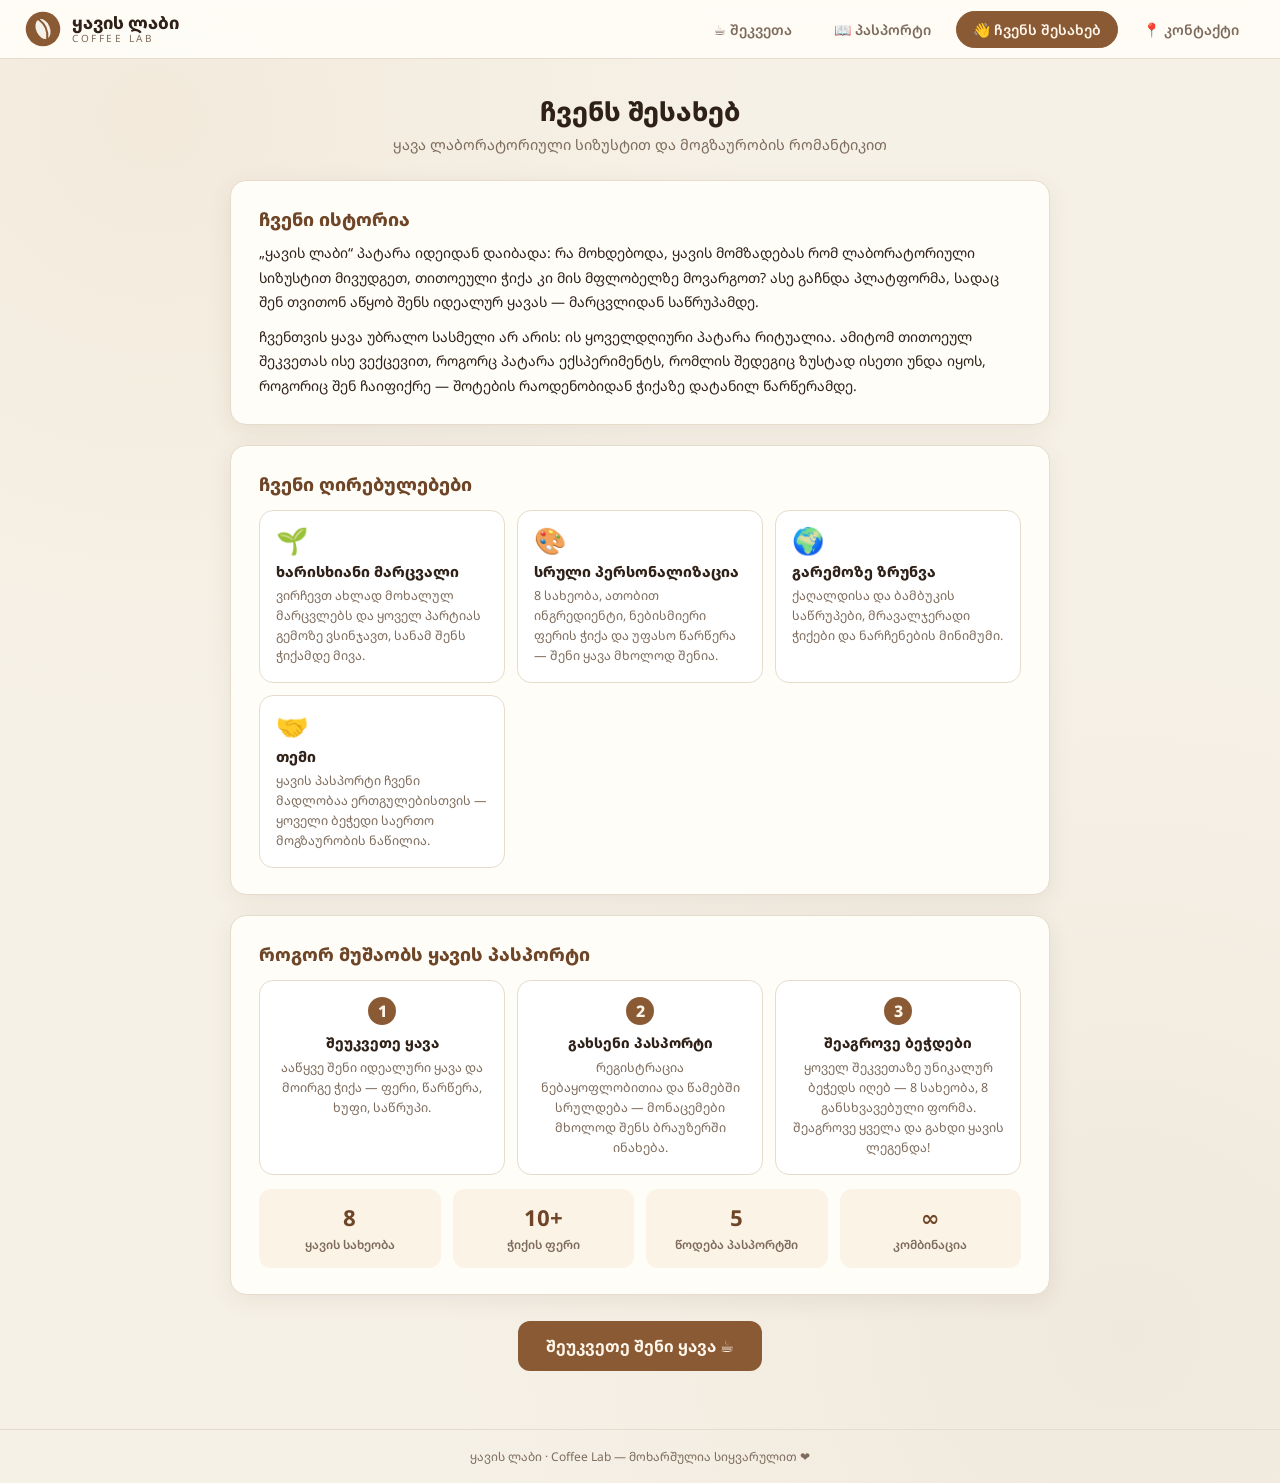
==== about.html @ 173186ed "Initial commit." ====
<!DOCTYPE html>
<html lang="ka">
<head>
<meta charset="UTF-8">
<meta name="viewport" content="width=device-width, initial-scale=1.0">
<title>ჩვენს შესახებ — ყავის ლაბი</title>
<link rel="icon" href="data:image/svg+xml,<svg xmlns='http://www.w3.org/2000/svg' viewBox='0 0 100 100'><text y='.9em' font-size='90'>☕</text></svg>">
<link rel="preconnect" href="https://fonts.googleapis.com">
<link rel="preconnect" href="https://fonts.gstatic.com" crossorigin>
<link href="https://fonts.googleapis.com/css2?family=Noto+Sans+Georgian:wght@400;600;700;800&display=swap" rel="stylesheet">
<link rel="stylesheet" href="styles.css">
</head>
<body>

<header class="topbar">
  <a class="brand" href="index.html">
    <svg viewBox="0 0 44 44" width="38" height="38" aria-hidden="true">
      <circle cx="22" cy="22" r="20" fill="#8a5a34"/>
      <g transform="rotate(-24 22 22)">
        <ellipse cx="22" cy="22" rx="8" ry="12" fill="#f6f1e7"/>
        <path d="M22 10 q7 12 0 24" fill="none" stroke="#8a5a34" stroke-width="2.4" stroke-linecap="round"/>
      </g>
    </svg>
    <span class="brand-text"><strong>ყავის ლაბი</strong><small>COFFEE LAB</small></span>
  </a>
  <nav class="topnav">
    <a class="nav-btn" href="index.html">☕ შეკვეთა</a>
    <a class="nav-btn" href="passport.html">📖 პასპორტი <span class="badge hidden" id="stampBadge"></span></a>
    <a class="nav-btn active" href="about.html">👋 ჩვენს შესახებ</a>
    <a class="nav-btn" href="contact.html">📍 კონტაქტი</a>
  </nav>
  <div class="user-chip hidden" id="userChip"></div>
</header>

<main class="page-narrow">
  <div class="page-hero">
    <h1>ჩვენს შესახებ</h1>
    <p>ყავა ლაბორატორიული სიზუსტით და მოგზაურობის რომანტიკით</p>
  </div>

  <section class="page-section">
    <h2>ჩვენი ისტორია</h2>
    <p>„ყავის ლაბი“ პატარა იდეიდან დაიბადა: რა მოხდებოდა, ყავის მომზადებას რომ ლაბორატორიული სიზუსტით მივუდგეთ, თითოეული ჭიქა კი მის მფლობელზე მოვარგოთ? ასე გაჩნდა პლატფორმა, სადაც შენ თვითონ აწყობ შენს იდეალურ ყავას — მარცვლიდან საწრუპამდე.</p>
    <p>ჩვენთვის ყავა უბრალო სასმელი არ არის: ის ყოველდღიური პატარა რიტუალია. ამიტომ თითოეულ შეკვეთას ისე ვექცევით, როგორც პატარა ექსპერიმენტს, რომლის შედეგიც ზუსტად ისეთი უნდა იყოს, როგორიც შენ ჩაიფიქრე — შოტების რაოდენობიდან ჭიქაზე დატანილ წარწერამდე.</p>
  </section>

  <section class="page-section">
    <h2>ჩვენი ღირებულებები</h2>
    <div class="values-grid">
      <div class="value-card">
        <div class="vc-emoji">🌱</div>
        <h3>ხარისხიანი მარცვალი</h3>
        <p>ვირჩევთ ახლად მოხალულ მარცვლებს და ყოველ პარტიას გემოზე ვსინჯავთ, სანამ შენს ჭიქამდე მივა.</p>
      </div>
      <div class="value-card">
        <div class="vc-emoji">🎨</div>
        <h3>სრული პერსონალიზაცია</h3>
        <p>8 სახეობა, ათობით ინგრედიენტი, ნებისმიერი ფერის ჭიქა და უფასო წარწერა — შენი ყავა მხოლოდ შენია.</p>
      </div>
      <div class="value-card">
        <div class="vc-emoji">🌍</div>
        <h3>გარემოზე ზრუნვა</h3>
        <p>ქაღალდისა და ბამბუკის საწრუპები, მრავალჯერადი ჭიქები და ნარჩენების მინიმუმი.</p>
      </div>
      <div class="value-card">
        <div class="vc-emoji">🤝</div>
        <h3>თემი</h3>
        <p>ყავის პასპორტი ჩვენი მადლობაა ერთგულებისთვის — ყოველი ბეჭედი საერთო მოგზაურობის ნაწილია.</p>
      </div>
    </div>
  </section>

  <section class="page-section">
    <h2>როგორ მუშაობს ყავის პასპორტი</h2>
    <div class="how-steps">
      <div class="how-step">
        <span class="hs-num">1</span>
        <h3>შეუკვეთე ყავა</h3>
        <p>ააწყვე შენი იდეალური ყავა და მოირგე ჭიქა — ფერი, წარწერა, ხუფი, საწრუპი.</p>
      </div>
      <div class="how-step">
        <span class="hs-num">2</span>
        <h3>გახსენი პასპორტი</h3>
        <p>რეგისტრაცია ნებაყოფლობითია და წამებში სრულდება — მონაცემები მხოლოდ შენს ბრაუზერში ინახება.</p>
      </div>
      <div class="how-step">
        <span class="hs-num">3</span>
        <h3>შეაგროვე ბეჭდები</h3>
        <p>ყოველ შეკვეთაზე უნიკალურ ბეჭედს იღებ — 8 სახეობა, 8 განსხვავებული ფორმა. შეაგროვე ყველა და გახდი ყავის ლეგენდა!</p>
      </div>
    </div>
    <div class="stat-row">
      <div><b>8</b><span>ყავის სახეობა</span></div>
      <div><b>10+</b><span>ჭიქის ფერი</span></div>
      <div><b>5</b><span>წოდება პასპორტში</span></div>
      <div><b>∞</b><span>კომბინაცია</span></div>
    </div>
  </section>

  <div class="page-cta">
    <a class="btn primary big" href="index.html">შეუკვეთე შენი ყავა ☕</a>
  </div>
</main>

<footer class="footer">
  <span>ყავის ლაბი · Coffee Lab — მოხარშულია სიყვარულით ❤</span>
</footer>

<script src="shared.js"></script>
</body>
</html>
---- styles.css ----
/* ================= ცვლადები და საბაზო ================= */
:root{
  --bg:#f6f1e7;
  --card:#fffdf8;
  --ink:#2f2118;
  --muted:#7d6b5c;
  --accent:#8a5a34;
  --accent-dark:#6e4526;
  --accent-2:#c98d4b;
  --line:#e7dccb;
  --good:#3f7d4e;
  --gold:#d4af37;
  --paper:#f7f0dd;
  --shadow:0 6px 24px rgba(74,47,29,.08);
  --radius:16px;
}
*{box-sizing:border-box;margin:0;padding:0}
html{scroll-behavior:smooth}
body{
  font-family:'Noto Sans Georgian','Sylfaen',system-ui,sans-serif;
  background:
    radial-gradient(circle at 12% 8%, rgba(201,141,75,.07), transparent 34%),
    radial-gradient(circle at 88% 90%, rgba(138,90,52,.06), transparent 40%),
    var(--bg);
  color:var(--ink);
  min-height:100vh;
  display:flex;flex-direction:column;
}
button{font-family:inherit;cursor:pointer}
input,output,textarea,select{font-family:inherit}
button:focus-visible,a:focus-visible,[tabindex]:focus-visible,input:focus-visible,textarea:focus-visible{
  outline:2.5px solid var(--accent-2);outline-offset:2px;
}
.modal:focus{outline:none}
.hidden{display:none !important}
main{flex:1;width:100%;max-width:1180px;margin:0 auto;padding:24px 20px 48px}

/* ================= ზედა ზოლი ================= */
.topbar{
  position:sticky;top:0;z-index:50;
  display:flex;align-items:center;gap:20px;
  padding:10px 24px;
  background:rgba(255,253,248,.92);
  backdrop-filter:blur(8px);
  border-bottom:1px solid var(--line);
}
.brand{display:flex;align-items:center;gap:10px;background:none;border:none;color:var(--ink)}
.brand-text{display:flex;flex-direction:column;text-align:left;line-height:1.15}
.brand-text strong{font-size:17px;font-weight:800}
.brand-text small{font-size:10px;letter-spacing:2.5px;color:var(--muted)}
.topnav{display:flex;gap:8px;margin-left:auto;flex-wrap:wrap;justify-content:flex-end}
.nav-btn{
  border:1px solid transparent;background:none;border-radius:99px;
  padding:8px 16px;font-size:14px;font-weight:600;color:var(--muted);
  display:flex;align-items:center;gap:6px;
}
.nav-btn:hover{background:#f1e8d8}
.nav-btn.active{background:var(--accent);color:#fff7ec;border-color:var(--accent)}
.badge{
  background:var(--gold);color:#4a3410;border-radius:99px;
  font-size:11px;font-weight:800;padding:1px 7px;min-width:20px;text-align:center;
}
.user-chip{
  display:flex;align-items:center;gap:8px;font-size:13.5px;font-weight:600;
  background:#f1e8d8;border-radius:99px;padding:4px 14px 4px 4px;cursor:pointer;
}
.user-chip .uc-name{max-width:150px;overflow:hidden;text-overflow:ellipsis;white-space:nowrap}
.avatar{
  width:30px;height:30px;border-radius:50%;background:var(--accent);
  color:#fff7ec;display:flex;align-items:center;justify-content:center;
  font-size:12.5px;font-weight:800;
}

/* ================= ნაბიჯები ================= */
.steps{
  display:flex;gap:6px;list-style:none;margin:4px 0 22px;
  counter-reset:step;
}
.steps li{
  flex:1;display:flex;align-items:center;justify-content:center;gap:9px;
  padding:11px 8px;border-radius:12px;
  background:var(--card);border:1px solid var(--line);
  color:var(--muted);font-size:14px;font-weight:600;
  cursor:pointer;transition:.18s;
}
.steps li .num{
  width:24px;height:24px;border-radius:50%;
  background:#efe5d2;display:flex;align-items:center;justify-content:center;
  font-size:12.5px;font-weight:800;
}
.steps li.active{border-color:var(--accent);color:var(--accent-dark);background:#fff}
.steps li.active .num{background:var(--accent);color:#fff7ec}
.steps li.done{color:var(--good)}
.steps li.done .num{background:var(--good);color:#fff}

/* ================= ვიზარდის განლაგება ================= */
.wizard{display:grid;grid-template-columns:1fr 320px;gap:22px;align-items:start}
.panels{min-width:0}
.panel{
  background:var(--card);border:1px solid var(--line);border-radius:var(--radius);
  box-shadow:var(--shadow);padding:26px 28px 22px;
}
.panel h2{font-size:21px;font-weight:800;margin-bottom:16px}
.opt-title{font-size:14px;font-weight:700;margin:20px 0 10px;color:var(--accent-dark)}
.opt-title:first-of-type{margin-top:8px}
.hint{font-size:12px;color:var(--muted);font-weight:500}
.opt-row{display:flex;flex-wrap:wrap;gap:8px 26px}
.opt-col{flex:1;min-width:170px}

/* ყავის ბარათები */
.coffee-grid{display:grid;grid-template-columns:repeat(auto-fill,minmax(158px,1fr));gap:10px}
.coffee-card{
  display:flex;flex-direction:column;align-items:flex-start;gap:4px;
  border:1.5px solid var(--line);border-radius:14px;background:#fff;
  padding:12px 13px;text-align:left;transition:.15s;
}
.coffee-card:hover{border-color:var(--accent-2);transform:translateY(-1px)}
.coffee-card.selected{border-color:var(--accent);background:#fbf3e6;box-shadow:0 0 0 3px rgba(138,90,52,.13)}
.cc-name{font-size:14.5px;font-weight:800}
.cc-desc{font-size:11.5px;color:var(--muted);line-height:1.45;min-height:33px}
.cc-price{font-size:13px;font-weight:800;color:var(--accent)}

/* ჩიპები */
.chip-group{display:flex;flex-wrap:wrap;gap:8px}
.chip{
  display:flex;align-items:center;gap:7px;
  border:1.5px solid var(--line);border-radius:99px;background:#fff;
  padding:8px 15px;font-size:13.5px;font-weight:600;color:var(--ink);
  transition:.15s;
}
.chip:hover{border-color:var(--accent-2)}
.chip.selected{background:var(--accent);border-color:var(--accent);color:#fff7ec}
.chip .chip-sub{font-size:11px;color:var(--muted);font-weight:500}
.chip.selected .chip-sub{color:#f9ead6}
.chip .chip-price{font-size:11.5px;font-weight:700;color:var(--accent)}
.chip.selected .chip-price{color:#ffe9c9}

/* შაქრის სლაიდერი */
.sugar-row{display:flex;align-items:center;gap:16px;max-width:420px}
.sugar-row input[type=range]{flex:1;accent-color:var(--accent);height:22px}
.sugar-row output{font-size:14px;font-weight:700;color:var(--accent-dark);min-width:110px}

/* ფერის არჩევა */
.swatch-row{display:flex;align-items:center;flex-wrap:wrap;gap:14px}
.swatches{display:flex;flex-wrap:wrap;gap:9px}
.swatch{
  width:38px;height:38px;border-radius:50%;border:2px solid rgba(0,0,0,.12);
  transition:.15s;position:relative;
}
.swatch:hover{transform:scale(1.1)}
.swatch.selected{box-shadow:0 0 0 3px var(--card),0 0 0 6px var(--accent)}
.custom-color{
  display:flex;align-items:center;gap:8px;font-size:13px;font-weight:600;color:var(--muted);
  cursor:pointer;
}
.custom-color input[type=color]{
  width:38px;height:38px;border:none;border-radius:50%;overflow:hidden;
  background:none;cursor:pointer;padding:0;
}
.custom-color input[type=color]::-webkit-color-swatch-wrapper{padding:0}
.custom-color input[type=color]::-webkit-color-swatch{border-radius:50%;border:2px dashed rgba(0,0,0,.25)}

/* ტექსტის ველი */
.text-input{
  width:100%;max-width:420px;
  border:1.5px solid var(--line);border-radius:12px;background:#fff;
  padding:11px 14px;font-size:15px;color:var(--ink);outline:none;transition:.15s;
}
.text-input:focus{border-color:var(--accent);box-shadow:0 0 0 3px rgba(138,90,52,.12)}
#cupTextCount{margin-top:6px}

/* პანელის ნავიგაცია */
.panel-nav{display:flex;justify-content:space-between;align-items:center;margin-top:26px;gap:12px}
.btn{
  border:none;border-radius:12px;padding:12px 22px;
  font-size:14.5px;font-weight:700;transition:.15s;
}
a.btn{display:inline-flex;align-items:center;justify-content:center;text-decoration:none;text-align:center}
.btn.primary{background:var(--accent);color:#fff7ec}
.btn.primary:hover{background:var(--accent-dark)}
.btn.primary.big{font-size:16px;padding:14px 28px}
.btn.ghost{background:none;border:1.5px solid var(--line);color:var(--muted)}
.btn.ghost:hover{border-color:var(--accent-2);color:var(--accent-dark)}
.btn.gold{background:var(--gold);color:#4a3410}
.btn.gold:hover{filter:brightness(1.06)}

/* ================= გვერდითი პანელი ================= */
.sidebar{position:sticky;top:76px;display:flex;flex-direction:column;gap:16px}
.preview-card,.price-card{
  background:var(--card);border:1px solid var(--line);border-radius:var(--radius);
  box-shadow:var(--shadow);padding:18px 20px;
}
.preview-card h3,.price-card h3{font-size:14px;font-weight:800;color:var(--accent-dark);margin-bottom:8px}
#cupSvg{width:100%;max-width:230px;display:block;margin:0 auto}
#cupText{font-family:'Noto Sans Georgian','Sylfaen',system-ui,sans-serif}

.steam{fill:none;stroke:#b9a893;stroke-width:4;stroke-linecap:round;opacity:.5;animation:steam 2.6s ease-in-out infinite}
.steam.s2{animation-delay:.5s}
.steam.s3{animation-delay:1s}
@keyframes steam{
  0%,100%{opacity:.12;transform:translateY(2px)}
  50%{opacity:.55;transform:translateY(-3px)}
}

#priceLines{display:flex;flex-direction:column;gap:6px;margin-bottom:10px}
.price-line{display:flex;justify-content:space-between;gap:10px;font-size:13px;color:var(--muted)}
.price-line b{color:var(--ink);font-weight:700;white-space:nowrap}
.price-total{
  display:flex;justify-content:space-between;align-items:center;
  border-top:1.5px dashed var(--line);padding-top:10px;font-size:15px;font-weight:700;
}
.price-total b{font-size:20px;color:var(--accent-dark)}

/* ================= შეჯამება ================= */
.sum-section{margin-bottom:18px}
.sum-section h3{font-size:14px;font-weight:800;color:var(--accent-dark);margin-bottom:8px}
.sum-table{width:100%;border-collapse:collapse;font-size:13.5px}
.sum-table td{padding:7px 4px;border-bottom:1px solid #f0e8d8;vertical-align:top}
.sum-table td:first-child{color:var(--muted);width:38%}
.sum-table td:last-child{font-weight:600}
.color-dot{
  display:inline-block;width:15px;height:15px;border-radius:50%;
  border:1.5px solid rgba(0,0,0,.15);vertical-align:-2px;margin-right:6px;
}
.sum-price{
  background:#fbf3e6;border-radius:12px;padding:14px 16px;margin-top:6px;
}
.sum-price .price-line{font-size:13.5px;padding:2px 0}
.sum-price .price-total{border-top-color:#e2d3ba;margin-top:6px}

/* ================= მოდალი ================= */
.modal-backdrop{
  position:fixed;inset:0;z-index:100;
  background:rgba(47,33,24,.45);backdrop-filter:blur(3px);
  display:flex;align-items:center;justify-content:center;padding:20px;
}
.modal{
  background:var(--card);border-radius:20px;box-shadow:0 24px 64px rgba(0,0,0,.25);
  max-width:520px;width:100%;max-height:92vh;overflow-y:auto;
  padding:30px 32px;animation:modalIn .25s ease;
}
@keyframes modalIn{from{transform:translateY(14px) scale(.97);opacity:0}to{transform:none;opacity:1}}
.modal h2{font-size:20px;font-weight:800;margin-bottom:4px}
.modal .order-no{font-size:13px;color:var(--muted);margin-bottom:14px}
.success-icon{
  width:54px;height:54px;border-radius:50%;background:#e5f2e8;color:var(--good);
  display:flex;align-items:center;justify-content:center;font-size:26px;margin-bottom:12px;
}
.modal-stamp{display:flex;justify-content:center;margin:14px 0}
.modal-stamp .stamp-in{animation:stampIn .55s cubic-bezier(.2,1.4,.4,1)}
@keyframes stampIn{
  0%{transform:scale(2.4) rotate(-18deg);opacity:0}
  55%{transform:scale(.93) rotate(2deg);opacity:1}
  100%{transform:scale(1) rotate(0)}
}
.stamp-ghost{filter:grayscale(1);opacity:.45}
.modal .divider{border:none;border-top:1.5px dashed var(--line);margin:18px 0}
.modal .form-row{display:flex;flex-direction:column;gap:5px;margin-bottom:12px}
.modal .form-row label{font-size:12.5px;font-weight:700;color:var(--accent-dark)}
.btn-row{display:flex;gap:10px;flex-wrap:wrap;margin-top:16px}
.btn-row .btn{flex:1;min-width:140px}
.privacy-note{font-size:11.5px;color:var(--muted);margin-top:10px;line-height:1.5}

/* ================= პასპორტი ================= */
.pp-wrap{max-width:1020px;margin:0 auto}
.pp-hero{text-align:center;margin-bottom:22px}
.pp-hero h1{font-size:26px;font-weight:800}
.pp-hero p{color:var(--muted);font-size:14px;margin-top:4px}

/* დახურული ყდა (არარეგისტრირებულთათვის) */
.pp-teaser{display:grid;grid-template-columns:300px 1fr;gap:34px;align-items:center;justify-content:center}
.pp-cover{
  width:300px;height:410px;border-radius:14px 20px 20px 14px;position:relative;
  background:
    radial-gradient(circle at 30% 20%, rgba(255,255,255,.07), transparent 55%),
    linear-gradient(145deg,#24452f,#173021);
  box-shadow:0 18px 44px rgba(23,48,33,.4), inset 0 0 0 2px rgba(212,175,55,.5), inset 0 0 0 10px transparent;
  display:flex;flex-direction:column;align-items:center;justify-content:center;gap:18px;
  color:var(--gold);
}
.pp-cover::before{
  content:'';position:absolute;inset:12px;border:1.5px solid rgba(212,175,55,.55);border-radius:10px;
}
.pp-cover .pp-title{font-size:21px;font-weight:800;letter-spacing:1px;text-align:center}
.pp-cover .pp-sub{font-size:10.5px;letter-spacing:3px;opacity:.8}
.pp-reg-card{
  background:var(--card);border:1px solid var(--line);border-radius:var(--radius);
  box-shadow:var(--shadow);padding:28px 30px;max-width:440px;
}
.pp-reg-card h2{font-size:19px;font-weight:800;margin-bottom:8px}
.pp-reg-card p{font-size:13.5px;color:var(--muted);line-height:1.6;margin-bottom:14px}
.pp-reg-card .form-row{display:flex;flex-direction:column;gap:5px;margin-bottom:12px}
.pp-reg-card label{font-size:12.5px;font-weight:700;color:var(--accent-dark)}
.guest-note{
  background:#fbf3e6;border:1px solid #ecd9b8;border-radius:10px;
  padding:10px 13px;font-size:12.5px;color:var(--accent-dark);margin-bottom:14px;
}

/* გახსნილი პასპორტი */
.pp-book{
  display:grid;grid-template-columns:1fr 1.25fr;border-radius:18px;overflow:hidden;
  box-shadow:0 20px 54px rgba(74,47,29,.18);
  border:1px solid #d9cbb0;
}
.pp-page{
  background:
    repeating-linear-gradient(0deg, transparent 0 26px, rgba(138,90,52,.035) 26px 27px),
    radial-gradient(circle at 50% 0%, rgba(212,175,55,.05), transparent 60%),
    var(--paper);
  padding:28px 30px;min-height:520px;
}
.pp-left{border-right:2px solid #d9cbb0;box-shadow:inset -18px 0 24px -18px rgba(74,47,29,.28)}
.pp-right{box-shadow:inset 18px 0 24px -18px rgba(74,47,29,.28)}
.pp-header{display:flex;align-items:center;gap:12px;margin-bottom:20px}
.pp-header .pp-h-title{font-size:16px;font-weight:800;color:var(--accent-dark);line-height:1.25}
.pp-header .pp-h-title small{display:block;font-size:9.5px;letter-spacing:2.5px;color:var(--muted);font-weight:600}
.pp-photo{
  width:86px;height:86px;border-radius:12px;background:var(--accent);
  color:#fff7ec;font-size:30px;font-weight:800;
  display:flex;align-items:center;justify-content:center;
  border:3px solid #e2d3ba;margin-bottom:16px;
}
.pp-fields{display:grid;grid-template-columns:auto 1fr;gap:7px 16px;font-size:13.5px;margin-bottom:18px}
.pp-fields dt{color:var(--muted);font-size:12px;font-weight:600;padding-top:1px}
.pp-fields dd{font-weight:700}
.pp-stats{display:flex;gap:10px;margin-bottom:18px}
.pp-stats div{
  flex:1;background:#fff;border:1px solid #e7dbc2;border-radius:12px;
  padding:10px 8px;text-align:center;
}
.pp-stats b{display:block;font-size:19px;color:var(--accent-dark)}
.pp-stats span{font-size:11px;color:var(--muted);font-weight:600}
.pp-rankbar{margin-bottom:18px}
.pp-rankbar .rb-lbl{display:flex;justify-content:space-between;font-size:11.5px;color:var(--muted);font-weight:600;margin-bottom:5px}
.pp-rankbar .rb-track{height:8px;border-radius:99px;background:#e9decb;overflow:hidden}
.pp-rankbar .rb-fill{height:100%;border-radius:99px;background:linear-gradient(90deg,var(--accent-2),var(--accent))}
.pp-collection h4{font-size:12.5px;font-weight:800;color:var(--accent-dark);margin-bottom:9px}
.coll-grid{display:grid;grid-template-columns:repeat(4,1fr);gap:7px}
.coll-item{
  display:flex;flex-direction:column;align-items:center;gap:3px;
  background:#fff;border:1px solid #e7dbc2;border-radius:10px;padding:8px 3px 6px;
}
.coll-item span{font-size:9.5px;font-weight:600;color:var(--muted);text-align:center}
.coll-item.locked{opacity:.38;filter:grayscale(1)}
.coll-item.tried{border-color:var(--gold);box-shadow:0 0 0 2px rgba(212,175,55,.25)}

.pp-right h3{font-size:15px;font-weight:800;color:var(--accent-dark);margin-bottom:4px}
.pp-right .pp-r-sub{font-size:12px;color:var(--muted);margin-bottom:16px}
.stamps-grid{display:flex;flex-wrap:wrap;gap:14px;align-content:flex-start}
.stamps-grid svg.stamp{mix-blend-mode:multiply}
.pp-empty{
  text-align:center;color:var(--muted);font-size:14px;padding:60px 20px;line-height:1.7;
}
.pp-actions{display:flex;justify-content:center;gap:12px;margin-top:22px;flex-wrap:wrap}

/* ================= ტოსტი და ფუტერი ================= */
.toast{
  position:fixed;left:50%;bottom:26px;transform:translateX(-50%) translateY(14px);
  background:var(--ink);color:#fff7ec;font-size:13.5px;font-weight:600;
  padding:11px 20px;border-radius:99px;opacity:0;pointer-events:none;
  transition:.25s;z-index:200;max-width:90vw;
}
.toast.show{opacity:1;transform:translateX(-50%)}
.footer{
  text-align:center;color:var(--muted);font-size:12px;
  padding:18px;border-top:1px solid var(--line);
}

/* ================= შიდა გვერდები: შესახებ / კონტაქტი ================= */
a.brand{text-decoration:none;color:inherit}
a.nav-btn{text-decoration:none}
.page-narrow{max-width:860px;margin:0 auto}
.page-hero{text-align:center;margin:10px 0 26px}
.page-hero h1{font-size:26px;font-weight:800}
.page-hero p{color:var(--muted);font-size:14.5px;margin-top:6px}
.page-section{
  background:var(--card);border:1px solid var(--line);border-radius:var(--radius);
  box-shadow:var(--shadow);padding:26px 28px;margin-bottom:20px;
}
.page-section h2{font-size:18px;font-weight:800;color:var(--accent-dark);margin-bottom:10px}
.page-section p{font-size:14px;line-height:1.75}
.page-section p + p{margin-top:10px}
.values-grid{display:grid;grid-template-columns:repeat(auto-fit,minmax(200px,1fr));gap:12px;margin-top:14px}
.value-card{background:#fff;border:1px solid var(--line);border-radius:14px;padding:16px}
.value-card .vc-emoji{font-size:26px;line-height:1}
.value-card h3{font-size:14.5px;font-weight:800;margin:9px 0 5px}
.value-card p{font-size:12.5px;color:var(--muted);line-height:1.6}
.stat-row{display:flex;gap:12px;flex-wrap:wrap;margin-top:14px}
.stat-row div{flex:1;min-width:120px;background:#fbf3e6;border-radius:12px;padding:14px;text-align:center}
.stat-row b{display:block;font-size:22px;color:var(--accent-dark)}
.stat-row span{font-size:12px;color:var(--muted);font-weight:600}
.how-steps{display:grid;grid-template-columns:repeat(auto-fit,minmax(210px,1fr));gap:12px;margin-top:14px}
.how-step{background:#fff;border:1px solid var(--line);border-radius:14px;padding:16px;text-align:center}
.how-step .hs-num{
  width:28px;height:28px;border-radius:50%;background:var(--accent);color:#fff7ec;
  font-weight:800;display:inline-flex;align-items:center;justify-content:center;margin-bottom:8px;
}
.how-step h3{font-size:14px;font-weight:800;margin-bottom:6px}
.how-step p{font-size:12.5px;color:var(--muted);line-height:1.6}
.page-cta{text-align:center;margin:26px 0 10px}
.page-cta .btn{display:inline-block;text-decoration:none}
.contact-grid{display:grid;grid-template-columns:1fr 1.2fr;gap:20px;align-items:start}
.info-list{list-style:none;display:flex;flex-direction:column;gap:15px;font-size:14px}
.info-list li{display:flex;gap:12px;align-items:flex-start}
.info-list .il-icon{font-size:20px;line-height:1.3}
.info-list b{display:block;font-size:13px;color:var(--accent-dark);margin-bottom:2px}
.info-list span{color:var(--muted);font-size:13px;line-height:1.6}
.hours-table{width:100%;border-collapse:collapse;font-size:13.5px;margin-top:6px}
.hours-table td{padding:7px 4px;border-bottom:1px solid #f0e8d8}
.hours-table tr:last-child td{border-bottom:none}
.hours-table td:last-child{text-align:right;font-weight:700;white-space:nowrap}
.contact-form .form-row{display:flex;flex-direction:column;gap:5px;margin-bottom:12px}
.contact-form label{font-size:12.5px;font-weight:700;color:var(--accent-dark)}
textarea.text-input{resize:vertical;min-height:110px}
.social-row{display:flex;gap:10px;flex-wrap:wrap;margin-top:16px}
.social-row a,.social-row span{
  display:flex;align-items:center;gap:7px;
  border:1.5px solid var(--line);border-radius:99px;padding:8px 15px;
  font-size:13px;font-weight:700;color:var(--accent-dark);text-decoration:none;transition:.15s;
}
.social-row a:hover{border-color:var(--accent-2);background:#fbf3e6}
.social-row span{color:var(--muted)}
@media (max-width:760px){
  .contact-grid{grid-template-columns:1fr}
}

/* ================= ადაპტიური ================= */
@media (max-width:920px){
  .wizard{grid-template-columns:1fr}
  .sidebar{position:static;flex-direction:row;flex-wrap:wrap}
  .preview-card,.price-card{flex:1;min-width:260px}
  .pp-teaser{grid-template-columns:1fr;justify-items:center}
  .pp-book{grid-template-columns:1fr}
  .pp-left{border-right:none;border-bottom:2px solid #d9cbb0;box-shadow:none;min-height:auto}
  .pp-right{box-shadow:none}
}
@media (max-width:560px){
  .topbar{padding:8px 12px;gap:8px}
  .brand-text small{display:none}
  .user-chip .uc-name{max-width:80px}
  /* ვიწრო ეკრანზე მენიუ ერთი გადასრიალებადი რიგია — თავსართი დაბალი რჩება */
  .topnav{gap:4px;flex-wrap:nowrap;overflow-x:auto;justify-content:flex-start;
    scrollbar-width:none;-ms-overflow-style:none}
  .topnav::-webkit-scrollbar{display:none}
  .nav-btn{padding:7px 10px;font-size:12.5px;white-space:nowrap;flex:0 0 auto}
  main{padding:16px 12px 40px}
  .panel{padding:20px 16px}
  .steps li .lbl{display:none}
  .modal{padding:22px 18px}
}
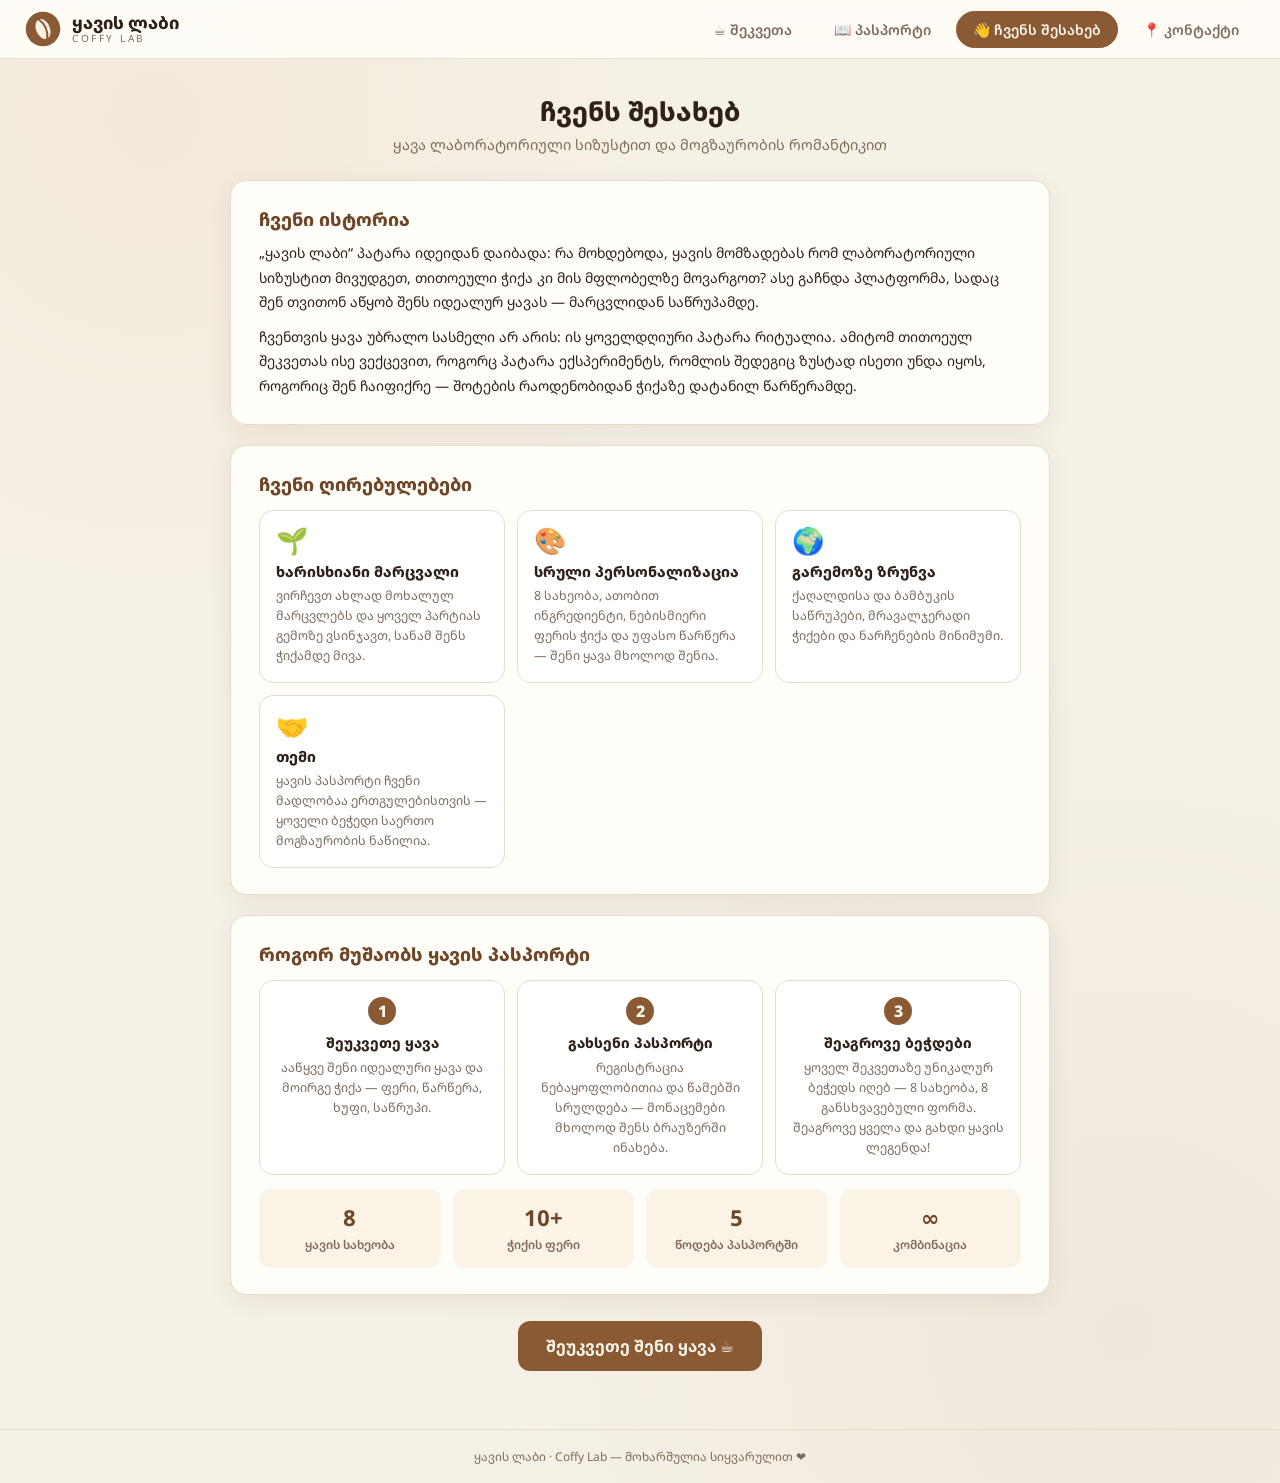
==== commit a18cefa4: "Restructure assets, extract logo.svg, rebrand to Coffy Lab, add specification - Move styles.css into" ====
--- a/about.html
+++ b/about.html
@@ -8,20 +8,14 @@
 <link rel="preconnect" href="https://fonts.googleapis.com">
 <link rel="preconnect" href="https://fonts.gstatic.com" crossorigin>
 <link href="https://fonts.googleapis.com/css2?family=Noto+Sans+Georgian:wght@400;600;700;800&display=swap" rel="stylesheet">
-<link rel="stylesheet" href="styles.css">
+<link rel="stylesheet" href="styles/styles.css">
 </head>
 <body>
 
 <header class="topbar">
   <a class="brand" href="index.html">
-    <svg viewBox="0 0 44 44" width="38" height="38" aria-hidden="true">
-      <circle cx="22" cy="22" r="20" fill="#8a5a34"/>
-      <g transform="rotate(-24 22 22)">
-        <ellipse cx="22" cy="22" rx="8" ry="12" fill="#f6f1e7"/>
-        <path d="M22 10 q7 12 0 24" fill="none" stroke="#8a5a34" stroke-width="2.4" stroke-linecap="round"/>
-      </g>
-    </svg>
-    <span class="brand-text"><strong>ყავის ლაბი</strong><small>COFFEE LAB</small></span>
+    <img src="logo.svg" alt="" width="38" height="38">
+    <span class="brand-text"><strong>ყავის ლაბი</strong><small>COFFY LAB</small></span>
   </a>
   <nav class="topnav">
     <a class="nav-btn" href="index.html">☕ შეკვეთა</a>
@@ -103,9 +97,9 @@
 </main>
 
 <footer class="footer">
-  <span>ყავის ლაბი · Coffee Lab — მოხარშულია სიყვარულით ❤</span>
+  <span>ყავის ლაბი · Coffy Lab — მოხარშულია სიყვარულით ❤</span>
 </footer>
 
-<script src="shared.js"></script>
+<script src="js/shared.js"></script>
 </body>
 </html>
--- a/styles/styles.css
+++ b/styles/styles.css
@@ -0,0 +1,450 @@
+/* ================= ცვლადები და საბაზო ================= */
+:root{
+  --bg:#f6f1e7;
+  --card:#fffdf8;
+  --ink:#2f2118;
+  --muted:#7d6b5c;
+  --accent:#8a5a34;
+  --accent-dark:#6e4526;
+  --accent-2:#c98d4b;
+  --line:#e7dccb;
+  --good:#3f7d4e;
+  --gold:#d4af37;
+  --paper:#f7f0dd;
+  --shadow:0 6px 24px rgba(74,47,29,.08);
+  --radius:16px;
+}
+*{box-sizing:border-box;margin:0;padding:0}
+html{scroll-behavior:smooth}
+body{
+  font-family:'Noto Sans Georgian','Sylfaen',system-ui,sans-serif;
+  background:
+    radial-gradient(circle at 12% 8%, rgba(201,141,75,.07), transparent 34%),
+    radial-gradient(circle at 88% 90%, rgba(138,90,52,.06), transparent 40%),
+    var(--bg);
+  color:var(--ink);
+  min-height:100vh;
+  display:flex;flex-direction:column;
+}
+button{font-family:inherit;cursor:pointer}
+input,output,textarea,select{font-family:inherit}
+button:focus-visible,a:focus-visible,[tabindex]:focus-visible,input:focus-visible,textarea:focus-visible{
+  outline:2.5px solid var(--accent-2);outline-offset:2px;
+}
+.modal:focus{outline:none}
+.hidden{display:none !important}
+main{flex:1;width:100%;max-width:1180px;margin:0 auto;padding:24px 20px 48px}
+
+/* ================= ზედა ზოლი ================= */
+.topbar{
+  position:sticky;top:0;z-index:50;
+  display:flex;align-items:center;gap:20px;
+  padding:10px 24px;
+  background:rgba(255,253,248,.92);
+  backdrop-filter:blur(8px);
+  border-bottom:1px solid var(--line);
+}
+.brand{display:flex;align-items:center;gap:10px;background:none;border:none;color:var(--ink)}
+.brand-text{display:flex;flex-direction:column;text-align:left;line-height:1.15}
+.brand-text strong{font-size:17px;font-weight:800}
+.brand-text small{font-size:10px;letter-spacing:2.5px;color:var(--muted)}
+.topnav{display:flex;gap:8px;margin-left:auto;flex-wrap:wrap;justify-content:flex-end}
+.nav-btn{
+  border:1px solid transparent;background:none;border-radius:99px;
+  padding:8px 16px;font-size:14px;font-weight:600;color:var(--muted);
+  display:flex;align-items:center;gap:6px;
+}
+.nav-btn:hover{background:#f1e8d8}
+.nav-btn.active{background:var(--accent);color:#fff7ec;border-color:var(--accent)}
+.badge{
+  background:var(--gold);color:#4a3410;border-radius:99px;
+  font-size:11px;font-weight:800;padding:1px 7px;min-width:20px;text-align:center;
+}
+.user-chip{
+  display:flex;align-items:center;gap:8px;font-size:13.5px;font-weight:600;
+  background:#f1e8d8;border-radius:99px;padding:4px 14px 4px 4px;cursor:pointer;
+}
+.user-chip .uc-name{max-width:150px;overflow:hidden;text-overflow:ellipsis;white-space:nowrap}
+.avatar{
+  width:30px;height:30px;border-radius:50%;background:var(--accent);
+  color:#fff7ec;display:flex;align-items:center;justify-content:center;
+  font-size:12.5px;font-weight:800;
+}
+
+/* ================= ნაბიჯები ================= */
+.steps{
+  display:flex;gap:6px;list-style:none;margin:4px 0 22px;
+  counter-reset:step;
+}
+.steps li{
+  flex:1;display:flex;align-items:center;justify-content:center;gap:9px;
+  padding:11px 8px;border-radius:12px;
+  background:var(--card);border:1px solid var(--line);
+  color:var(--muted);font-size:14px;font-weight:600;
+  cursor:pointer;transition:.18s;
+}
+.steps li .num{
+  width:24px;height:24px;border-radius:50%;
+  background:#efe5d2;display:flex;align-items:center;justify-content:center;
+  font-size:12.5px;font-weight:800;
+}
+.steps li.active{border-color:var(--accent);color:var(--accent-dark);background:#fff}
+.steps li.active .num{background:var(--accent);color:#fff7ec}
+.steps li.done{color:var(--good)}
+.steps li.done .num{background:var(--good);color:#fff}
+
+/* ================= ვიზარდის განლაგება ================= */
+.wizard{display:grid;grid-template-columns:1fr 320px;gap:22px;align-items:start}
+.panels{min-width:0}
+.panel{
+  background:var(--card);border:1px solid var(--line);border-radius:var(--radius);
+  box-shadow:var(--shadow);padding:26px 28px 22px;
+}
+.panel h2{font-size:21px;font-weight:800;margin-bottom:16px}
+.opt-title{font-size:14px;font-weight:700;margin:20px 0 10px;color:var(--accent-dark)}
+.opt-title:first-of-type{margin-top:8px}
+.hint{font-size:12px;color:var(--muted);font-weight:500}
+.opt-row{display:flex;flex-wrap:wrap;gap:8px 26px}
+.opt-col{flex:1;min-width:170px}
+
+/* ყავის ბარათები */
+.coffee-grid{display:grid;grid-template-columns:repeat(auto-fill,minmax(158px,1fr));gap:10px}
+.coffee-card{
+  display:flex;flex-direction:column;align-items:flex-start;gap:4px;
+  border:1.5px solid var(--line);border-radius:14px;background:#fff;
+  padding:12px 13px;text-align:left;transition:.15s;
+}
+.coffee-card:hover{border-color:var(--accent-2);transform:translateY(-1px)}
+.coffee-card.selected{border-color:var(--accent);background:#fbf3e6;box-shadow:0 0 0 3px rgba(138,90,52,.13)}
+.cc-name{font-size:14.5px;font-weight:800}
+.cc-desc{font-size:11.5px;color:var(--muted);line-height:1.45;min-height:33px}
+.cc-price{font-size:13px;font-weight:800;color:var(--accent)}
+
+/* ჩიპები */
+.chip-group{display:flex;flex-wrap:wrap;gap:8px}
+.chip{
+  display:flex;align-items:center;gap:7px;
+  border:1.5px solid var(--line);border-radius:99px;background:#fff;
+  padding:8px 15px;font-size:13.5px;font-weight:600;color:var(--ink);
+  transition:.15s;
+}
+.chip:hover{border-color:var(--accent-2)}
+.chip.selected{background:var(--accent);border-color:var(--accent);color:#fff7ec}
+.chip .chip-sub{font-size:11px;color:var(--muted);font-weight:500}
+.chip.selected .chip-sub{color:#f9ead6}
+.chip .chip-price{font-size:11.5px;font-weight:700;color:var(--accent)}
+.chip.selected .chip-price{color:#ffe9c9}
+
+/* შაქრის სლაიდერი */
+.sugar-row{display:flex;align-items:center;gap:16px;max-width:420px}
+.sugar-row input[type=range]{flex:1;accent-color:var(--accent);height:22px}
+.sugar-row output{font-size:14px;font-weight:700;color:var(--accent-dark);min-width:110px}
+
+/* ფერის არჩევა */
+.swatch-row{display:flex;align-items:center;flex-wrap:wrap;gap:14px}
+.swatches{display:flex;flex-wrap:wrap;gap:9px}
+.swatch{
+  width:38px;height:38px;border-radius:50%;border:2px solid rgba(0,0,0,.12);
+  transition:.15s;position:relative;
+}
+.swatch:hover{transform:scale(1.1)}
+.swatch.selected{box-shadow:0 0 0 3px var(--card),0 0 0 6px var(--accent)}
+.custom-color{
+  display:flex;align-items:center;gap:8px;font-size:13px;font-weight:600;color:var(--muted);
+  cursor:pointer;
+}
+.custom-color input[type=color]{
+  width:38px;height:38px;border:none;border-radius:50%;overflow:hidden;
+  background:none;cursor:pointer;padding:0;
+}
+.custom-color input[type=color]::-webkit-color-swatch-wrapper{padding:0}
+.custom-color input[type=color]::-webkit-color-swatch{border-radius:50%;border:2px dashed rgba(0,0,0,.25)}
+
+/* ტექსტის ველი */
+.text-input{
+  width:100%;max-width:420px;
+  border:1.5px solid var(--line);border-radius:12px;background:#fff;
+  padding:11px 14px;font-size:15px;color:var(--ink);outline:none;transition:.15s;
+}
+.text-input:focus{border-color:var(--accent);box-shadow:0 0 0 3px rgba(138,90,52,.12)}
+#cupTextCount{margin-top:6px}
+
+/* პანელის ნავიგაცია */
+.panel-nav{display:flex;justify-content:space-between;align-items:center;margin-top:26px;gap:12px}
+.btn{
+  border:none;border-radius:12px;padding:12px 22px;
+  font-size:14.5px;font-weight:700;transition:.15s;
+}
+a.btn{display:inline-flex;align-items:center;justify-content:center;text-decoration:none;text-align:center}
+.btn.primary{background:var(--accent);color:#fff7ec}
+.btn.primary:hover{background:var(--accent-dark)}
+.btn.primary.big{font-size:16px;padding:14px 28px}
+.btn.ghost{background:none;border:1.5px solid var(--line);color:var(--muted)}
+.btn.ghost:hover{border-color:var(--accent-2);color:var(--accent-dark)}
+.btn.gold{background:var(--gold);color:#4a3410}
+.btn.gold:hover{filter:brightness(1.06)}
+
+/* ================= გვერდითი პანელი ================= */
+.sidebar{position:sticky;top:76px;display:flex;flex-direction:column;gap:16px}
+.preview-card,.price-card{
+  background:var(--card);border:1px solid var(--line);border-radius:var(--radius);
+  box-shadow:var(--shadow);padding:18px 20px;
+}
+.preview-card h3,.price-card h3{font-size:14px;font-weight:800;color:var(--accent-dark);margin-bottom:8px}
+#cupSvg{width:100%;max-width:230px;display:block;margin:0 auto}
+#cupText{font-family:'Noto Sans Georgian','Sylfaen',system-ui,sans-serif}
+
+.steam{fill:none;stroke:#b9a893;stroke-width:4;stroke-linecap:round;opacity:.5;animation:steam 2.6s ease-in-out infinite}
+.steam.s2{animation-delay:.5s}
+.steam.s3{animation-delay:1s}
+@keyframes steam{
+  0%,100%{opacity:.12;transform:translateY(2px)}
+  50%{opacity:.55;transform:translateY(-3px)}
+}
+
+#priceLines{display:flex;flex-direction:column;gap:6px;margin-bottom:10px}
+.price-line{display:flex;justify-content:space-between;gap:10px;font-size:13px;color:var(--muted)}
+.price-line b{color:var(--ink);font-weight:700;white-space:nowrap}
+.price-total{
+  display:flex;justify-content:space-between;align-items:center;
+  border-top:1.5px dashed var(--line);padding-top:10px;font-size:15px;font-weight:700;
+}
+.price-total b{font-size:20px;color:var(--accent-dark)}
+
+/* ================= შეჯამება ================= */
+.sum-section{margin-bottom:18px}
+.sum-section h3{font-size:14px;font-weight:800;color:var(--accent-dark);margin-bottom:8px}
+.sum-table{width:100%;border-collapse:collapse;font-size:13.5px}
+.sum-table td{padding:7px 4px;border-bottom:1px solid #f0e8d8;vertical-align:top}
+.sum-table td:first-child{color:var(--muted);width:38%}
+.sum-table td:last-child{font-weight:600}
+.color-dot{
+  display:inline-block;width:15px;height:15px;border-radius:50%;
+  border:1.5px solid rgba(0,0,0,.15);vertical-align:-2px;margin-right:6px;
+}
+.sum-price{
+  background:#fbf3e6;border-radius:12px;padding:14px 16px;margin-top:6px;
+}
+.sum-price .price-line{font-size:13.5px;padding:2px 0}
+.sum-price .price-total{border-top-color:#e2d3ba;margin-top:6px}
+
+/* ================= მოდალი ================= */
+.modal-backdrop{
+  position:fixed;inset:0;z-index:100;
+  background:rgba(47,33,24,.45);backdrop-filter:blur(3px);
+  display:flex;align-items:center;justify-content:center;padding:20px;
+}
+.modal{
+  background:var(--card);border-radius:20px;box-shadow:0 24px 64px rgba(0,0,0,.25);
+  max-width:520px;width:100%;max-height:92vh;overflow-y:auto;
+  padding:30px 32px;animation:modalIn .25s ease;
+}
+@keyframes modalIn{from{transform:translateY(14px) scale(.97);opacity:0}to{transform:none;opacity:1}}
+.modal h2{font-size:20px;font-weight:800;margin-bottom:4px}
+.modal .order-no{font-size:13px;color:var(--muted);margin-bottom:14px}
+.success-icon{
+  width:54px;height:54px;border-radius:50%;background:#e5f2e8;color:var(--good);
+  display:flex;align-items:center;justify-content:center;font-size:26px;margin-bottom:12px;
+}
+.modal-stamp{display:flex;justify-content:center;margin:14px 0}
+.modal-stamp .stamp-in{animation:stampIn .55s cubic-bezier(.2,1.4,.4,1)}
+@keyframes stampIn{
+  0%{transform:scale(2.4) rotate(-18deg);opacity:0}
+  55%{transform:scale(.93) rotate(2deg);opacity:1}
+  100%{transform:scale(1) rotate(0)}
+}
+.stamp-ghost{filter:grayscale(1);opacity:.45}
+.modal .divider{border:none;border-top:1.5px dashed var(--line);margin:18px 0}
+.modal .form-row{display:flex;flex-direction:column;gap:5px;margin-bottom:12px}
+.modal .form-row label{font-size:12.5px;font-weight:700;color:var(--accent-dark)}
+.btn-row{display:flex;gap:10px;flex-wrap:wrap;margin-top:16px}
+.btn-row .btn{flex:1;min-width:140px}
+.privacy-note{font-size:11.5px;color:var(--muted);margin-top:10px;line-height:1.5}
+
+/* ================= პასპორტი ================= */
+.pp-wrap{max-width:1020px;margin:0 auto}
+.pp-hero{text-align:center;margin-bottom:22px}
+.pp-hero h1{font-size:26px;font-weight:800}
+.pp-hero p{color:var(--muted);font-size:14px;margin-top:4px}
+
+/* დახურული ყდა (არარეგისტრირებულთათვის) */
+.pp-teaser{display:grid;grid-template-columns:300px 1fr;gap:34px;align-items:center;justify-content:center}
+.pp-cover{
+  width:300px;height:410px;border-radius:14px 20px 20px 14px;position:relative;
+  background:
+    radial-gradient(circle at 30% 20%, rgba(255,255,255,.07), transparent 55%),
+    linear-gradient(145deg,#24452f,#173021);
+  box-shadow:0 18px 44px rgba(23,48,33,.4), inset 0 0 0 2px rgba(212,175,55,.5), inset 0 0 0 10px transparent;
+  display:flex;flex-direction:column;align-items:center;justify-content:center;gap:18px;
+  color:var(--gold);
+}
+.pp-cover::before{
+  content:'';position:absolute;inset:12px;border:1.5px solid rgba(212,175,55,.55);border-radius:10px;
+}
+.pp-cover .pp-title{font-size:21px;font-weight:800;letter-spacing:1px;text-align:center}
+.pp-cover .pp-sub{font-size:10.5px;letter-spacing:3px;opacity:.8}
+.pp-reg-card{
+  background:var(--card);border:1px solid var(--line);border-radius:var(--radius);
+  box-shadow:var(--shadow);padding:28px 30px;max-width:440px;
+}
+.pp-reg-card h2{font-size:19px;font-weight:800;margin-bottom:8px}
+.pp-reg-card p{font-size:13.5px;color:var(--muted);line-height:1.6;margin-bottom:14px}
+.pp-reg-card .form-row{display:flex;flex-direction:column;gap:5px;margin-bottom:12px}
+.pp-reg-card label{font-size:12.5px;font-weight:700;color:var(--accent-dark)}
+.guest-note{
+  background:#fbf3e6;border:1px solid #ecd9b8;border-radius:10px;
+  padding:10px 13px;font-size:12.5px;color:var(--accent-dark);margin-bottom:14px;
+}
+
+/* გახსნილი პასპორტი */
+.pp-book{
+  display:grid;grid-template-columns:1fr 1.25fr;border-radius:18px;overflow:hidden;
+  box-shadow:0 20px 54px rgba(74,47,29,.18);
+  border:1px solid #d9cbb0;
+}
+.pp-page{
+  background:
+    repeating-linear-gradient(0deg, transparent 0 26px, rgba(138,90,52,.035) 26px 27px),
+    radial-gradient(circle at 50% 0%, rgba(212,175,55,.05), transparent 60%),
+    var(--paper);
+  padding:28px 30px;min-height:520px;
+}
+.pp-left{border-right:2px solid #d9cbb0;box-shadow:inset -18px 0 24px -18px rgba(74,47,29,.28)}
+.pp-right{box-shadow:inset 18px 0 24px -18px rgba(74,47,29,.28)}
+.pp-header{display:flex;align-items:center;gap:12px;margin-bottom:20px}
+.pp-header .pp-h-title{font-size:16px;font-weight:800;color:var(--accent-dark);line-height:1.25}
+.pp-header .pp-h-title small{display:block;font-size:9.5px;letter-spacing:2.5px;color:var(--muted);font-weight:600}
+.pp-photo{
+  width:86px;height:86px;border-radius:12px;background:var(--accent);
+  color:#fff7ec;font-size:30px;font-weight:800;
+  display:flex;align-items:center;justify-content:center;
+  border:3px solid #e2d3ba;margin-bottom:16px;
+}
+.pp-fields{display:grid;grid-template-columns:auto 1fr;gap:7px 16px;font-size:13.5px;margin-bottom:18px}
+.pp-fields dt{color:var(--muted);font-size:12px;font-weight:600;padding-top:1px}
+.pp-fields dd{font-weight:700}
+.pp-stats{display:flex;gap:10px;margin-bottom:18px}
+.pp-stats div{
+  flex:1;background:#fff;border:1px solid #e7dbc2;border-radius:12px;
+  padding:10px 8px;text-align:center;
+}
+.pp-stats b{display:block;font-size:19px;color:var(--accent-dark)}
+.pp-stats span{font-size:11px;color:var(--muted);font-weight:600}
+.pp-rankbar{margin-bottom:18px}
+.pp-rankbar .rb-lbl{display:flex;justify-content:space-between;font-size:11.5px;color:var(--muted);font-weight:600;margin-bottom:5px}
+.pp-rankbar .rb-track{height:8px;border-radius:99px;background:#e9decb;overflow:hidden}
+.pp-rankbar .rb-fill{height:100%;border-radius:99px;background:linear-gradient(90deg,var(--accent-2),var(--accent))}
+.pp-collection h4{font-size:12.5px;font-weight:800;color:var(--accent-dark);margin-bottom:9px}
+.coll-grid{display:grid;grid-template-columns:repeat(4,1fr);gap:7px}
+.coll-item{
+  display:flex;flex-direction:column;align-items:center;gap:3px;
+  background:#fff;border:1px solid #e7dbc2;border-radius:10px;padding:8px 3px 6px;
+}
+.coll-item span{font-size:9.5px;font-weight:600;color:var(--muted);text-align:center}
+.coll-item.locked{opacity:.38;filter:grayscale(1)}
+.coll-item.tried{border-color:var(--gold);box-shadow:0 0 0 2px rgba(212,175,55,.25)}
+
+.pp-right h3{font-size:15px;font-weight:800;color:var(--accent-dark);margin-bottom:4px}
+.pp-right .pp-r-sub{font-size:12px;color:var(--muted);margin-bottom:16px}
+.stamps-grid{display:flex;flex-wrap:wrap;gap:14px;align-content:flex-start}
+.stamps-grid svg.stamp{mix-blend-mode:multiply}
+.pp-empty{
+  text-align:center;color:var(--muted);font-size:14px;padding:60px 20px;line-height:1.7;
+}
+.pp-actions{display:flex;justify-content:center;gap:12px;margin-top:22px;flex-wrap:wrap}
+
+/* ================= ტოსტი და ფუტერი ================= */
+.toast{
+  position:fixed;left:50%;bottom:26px;transform:translateX(-50%) translateY(14px);
+  background:var(--ink);color:#fff7ec;font-size:13.5px;font-weight:600;
+  padding:11px 20px;border-radius:99px;opacity:0;pointer-events:none;
+  transition:.25s;z-index:200;max-width:90vw;
+}
+.toast.show{opacity:1;transform:translateX(-50%)}
+.footer{
+  text-align:center;color:var(--muted);font-size:12px;
+  padding:18px;border-top:1px solid var(--line);
+}
+
+/* ================= შიდა გვერდები: შესახებ / კონტაქტი ================= */
+a.brand{text-decoration:none;color:inherit}
+a.nav-btn{text-decoration:none}
+.page-narrow{max-width:860px;margin:0 auto}
+.page-hero{text-align:center;margin:10px 0 26px}
+.page-hero h1{font-size:26px;font-weight:800}
+.page-hero p{color:var(--muted);font-size:14.5px;margin-top:6px}
+.page-section{
+  background:var(--card);border:1px solid var(--line);border-radius:var(--radius);
+  box-shadow:var(--shadow);padding:26px 28px;margin-bottom:20px;
+}
+.page-section h2{font-size:18px;font-weight:800;color:var(--accent-dark);margin-bottom:10px}
+.page-section p{font-size:14px;line-height:1.75}
+.page-section p + p{margin-top:10px}
+.values-grid{display:grid;grid-template-columns:repeat(auto-fit,minmax(200px,1fr));gap:12px;margin-top:14px}
+.value-card{background:#fff;border:1px solid var(--line);border-radius:14px;padding:16px}
+.value-card .vc-emoji{font-size:26px;line-height:1}
+.value-card h3{font-size:14.5px;font-weight:800;margin:9px 0 5px}
+.value-card p{font-size:12.5px;color:var(--muted);line-height:1.6}
+.stat-row{display:flex;gap:12px;flex-wrap:wrap;margin-top:14px}
+.stat-row div{flex:1;min-width:120px;background:#fbf3e6;border-radius:12px;padding:14px;text-align:center}
+.stat-row b{display:block;font-size:22px;color:var(--accent-dark)}
+.stat-row span{font-size:12px;color:var(--muted);font-weight:600}
+.how-steps{display:grid;grid-template-columns:repeat(auto-fit,minmax(210px,1fr));gap:12px;margin-top:14px}
+.how-step{background:#fff;border:1px solid var(--line);border-radius:14px;padding:16px;text-align:center}
+.how-step .hs-num{
+  width:28px;height:28px;border-radius:50%;background:var(--accent);color:#fff7ec;
+  font-weight:800;display:inline-flex;align-items:center;justify-content:center;margin-bottom:8px;
+}
+.how-step h3{font-size:14px;font-weight:800;margin-bottom:6px}
+.how-step p{font-size:12.5px;color:var(--muted);line-height:1.6}
+.page-cta{text-align:center;margin:26px 0 10px}
+.page-cta .btn{display:inline-block;text-decoration:none}
+.contact-grid{display:grid;grid-template-columns:1fr 1.2fr;gap:20px;align-items:start}
+.info-list{list-style:none;display:flex;flex-direction:column;gap:15px;font-size:14px}
+.info-list li{display:flex;gap:12px;align-items:flex-start}
+.info-list .il-icon{font-size:20px;line-height:1.3}
+.info-list b{display:block;font-size:13px;color:var(--accent-dark);margin-bottom:2px}
+.info-list span{color:var(--muted);font-size:13px;line-height:1.6}
+.hours-table{width:100%;border-collapse:collapse;font-size:13.5px;margin-top:6px}
+.hours-table td{padding:7px 4px;border-bottom:1px solid #f0e8d8}
+.hours-table tr:last-child td{border-bottom:none}
+.hours-table td:last-child{text-align:right;font-weight:700;white-space:nowrap}
+.contact-form .form-row{display:flex;flex-direction:column;gap:5px;margin-bottom:12px}
+.contact-form label{font-size:12.5px;font-weight:700;color:var(--accent-dark)}
+textarea.text-input{resize:vertical;min-height:110px}
+.social-row{display:flex;gap:10px;flex-wrap:wrap;margin-top:16px}
+.social-row a,.social-row span{
+  display:flex;align-items:center;gap:7px;
+  border:1.5px solid var(--line);border-radius:99px;padding:8px 15px;
+  font-size:13px;font-weight:700;color:var(--accent-dark);text-decoration:none;transition:.15s;
+}
+.social-row a:hover{border-color:var(--accent-2);background:#fbf3e6}
+.social-row span{color:var(--muted)}
+@media (max-width:760px){
+  .contact-grid{grid-template-columns:1fr}
+}
+
+/* ================= ადაპტიური ================= */
+@media (max-width:920px){
+  .wizard{grid-template-columns:1fr}
+  .sidebar{position:static;flex-direction:row;flex-wrap:wrap}
+  .preview-card,.price-card{flex:1;min-width:260px}
+  .pp-teaser{grid-template-columns:1fr;justify-items:center}
+  .pp-book{grid-template-columns:1fr}
+  .pp-left{border-right:none;border-bottom:2px solid #d9cbb0;box-shadow:none;min-height:auto}
+  .pp-right{box-shadow:none}
+}
+@media (max-width:560px){
+  .topbar{padding:8px 12px;gap:8px}
+  .brand-text small{display:none}
+  .user-chip .uc-name{max-width:80px}
+  /* ვიწრო ეკრანზე მენიუ ერთი გადასრიალებადი რიგია — თავსართი დაბალი რჩება */
+  .topnav{gap:4px;flex-wrap:nowrap;overflow-x:auto;justify-content:flex-start;
+    scrollbar-width:none;-ms-overflow-style:none}
+  .topnav::-webkit-scrollbar{display:none}
+  .nav-btn{padding:7px 10px;font-size:12.5px;white-space:nowrap;flex:0 0 auto}
+  main{padding:16px 12px 40px}
+  .panel{padding:20px 16px}
+  .steps li .lbl{display:none}
+  .modal{padding:22px 18px}
+}
